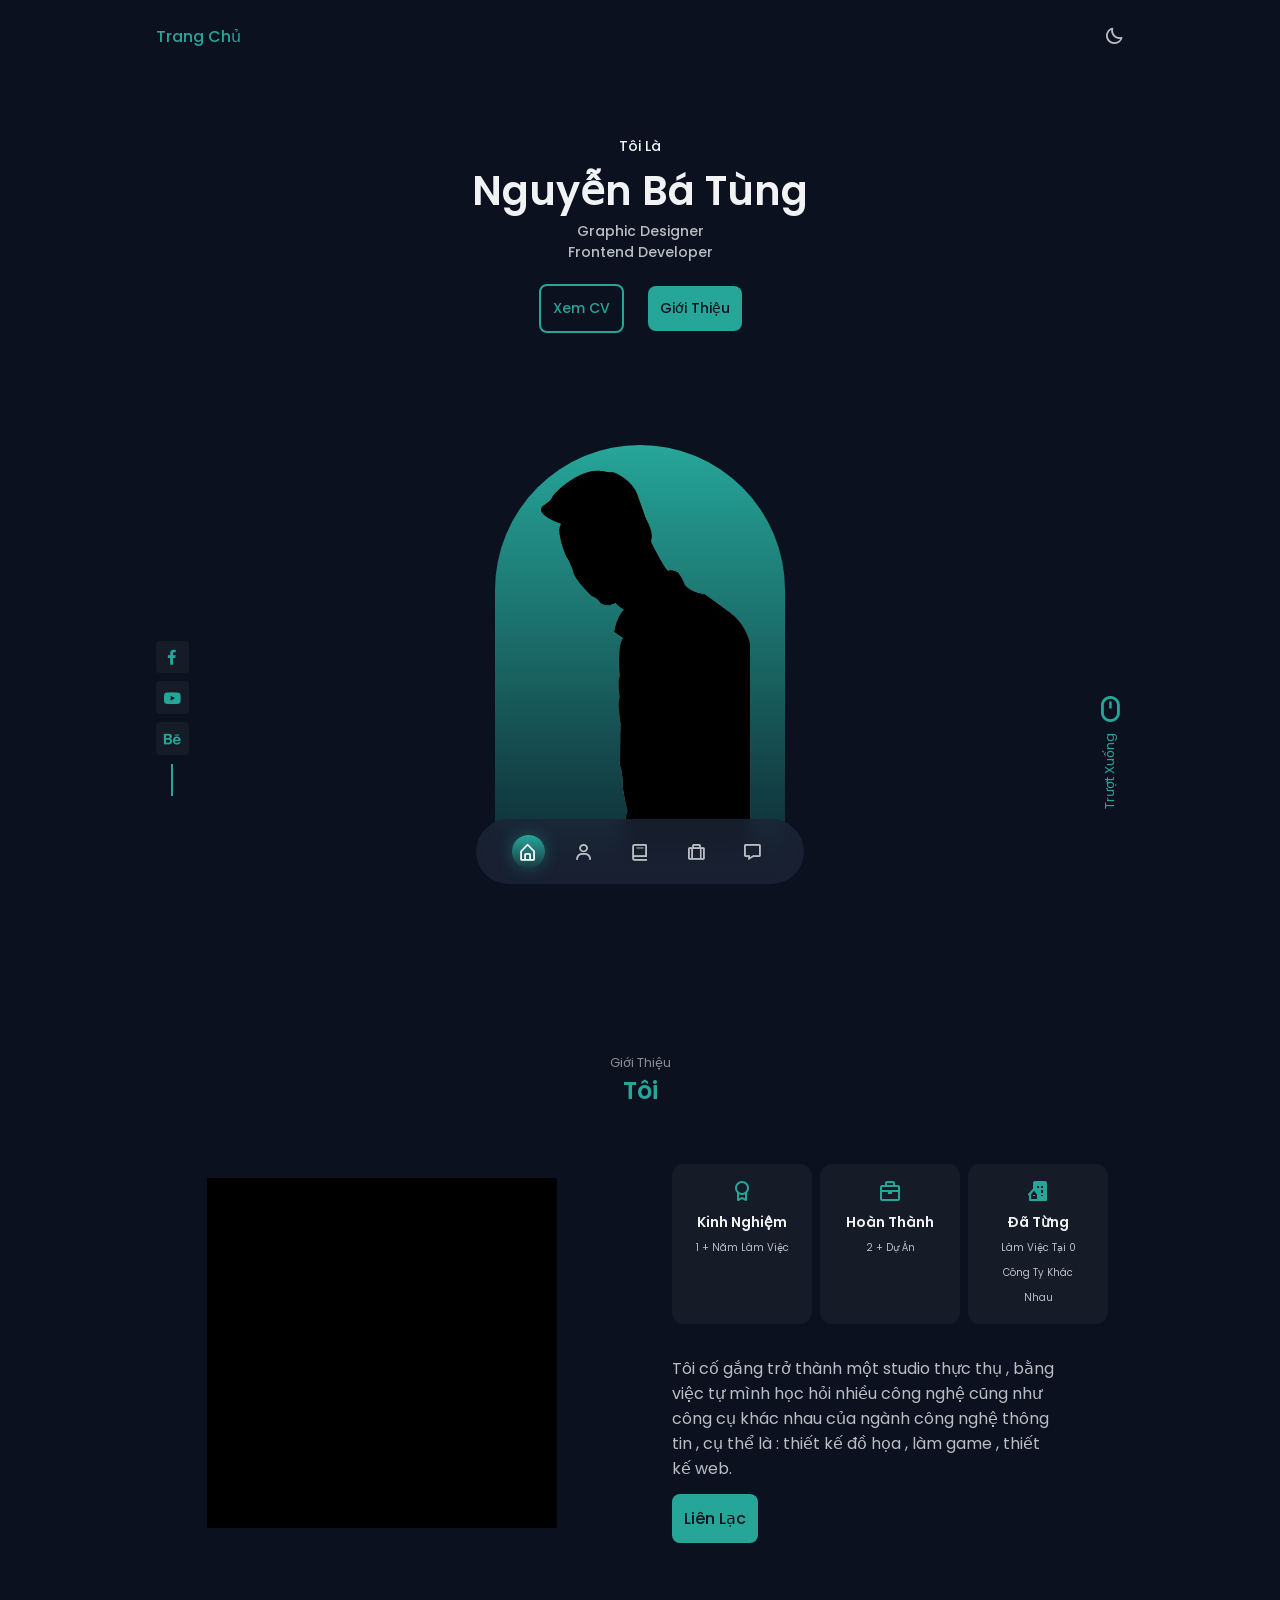
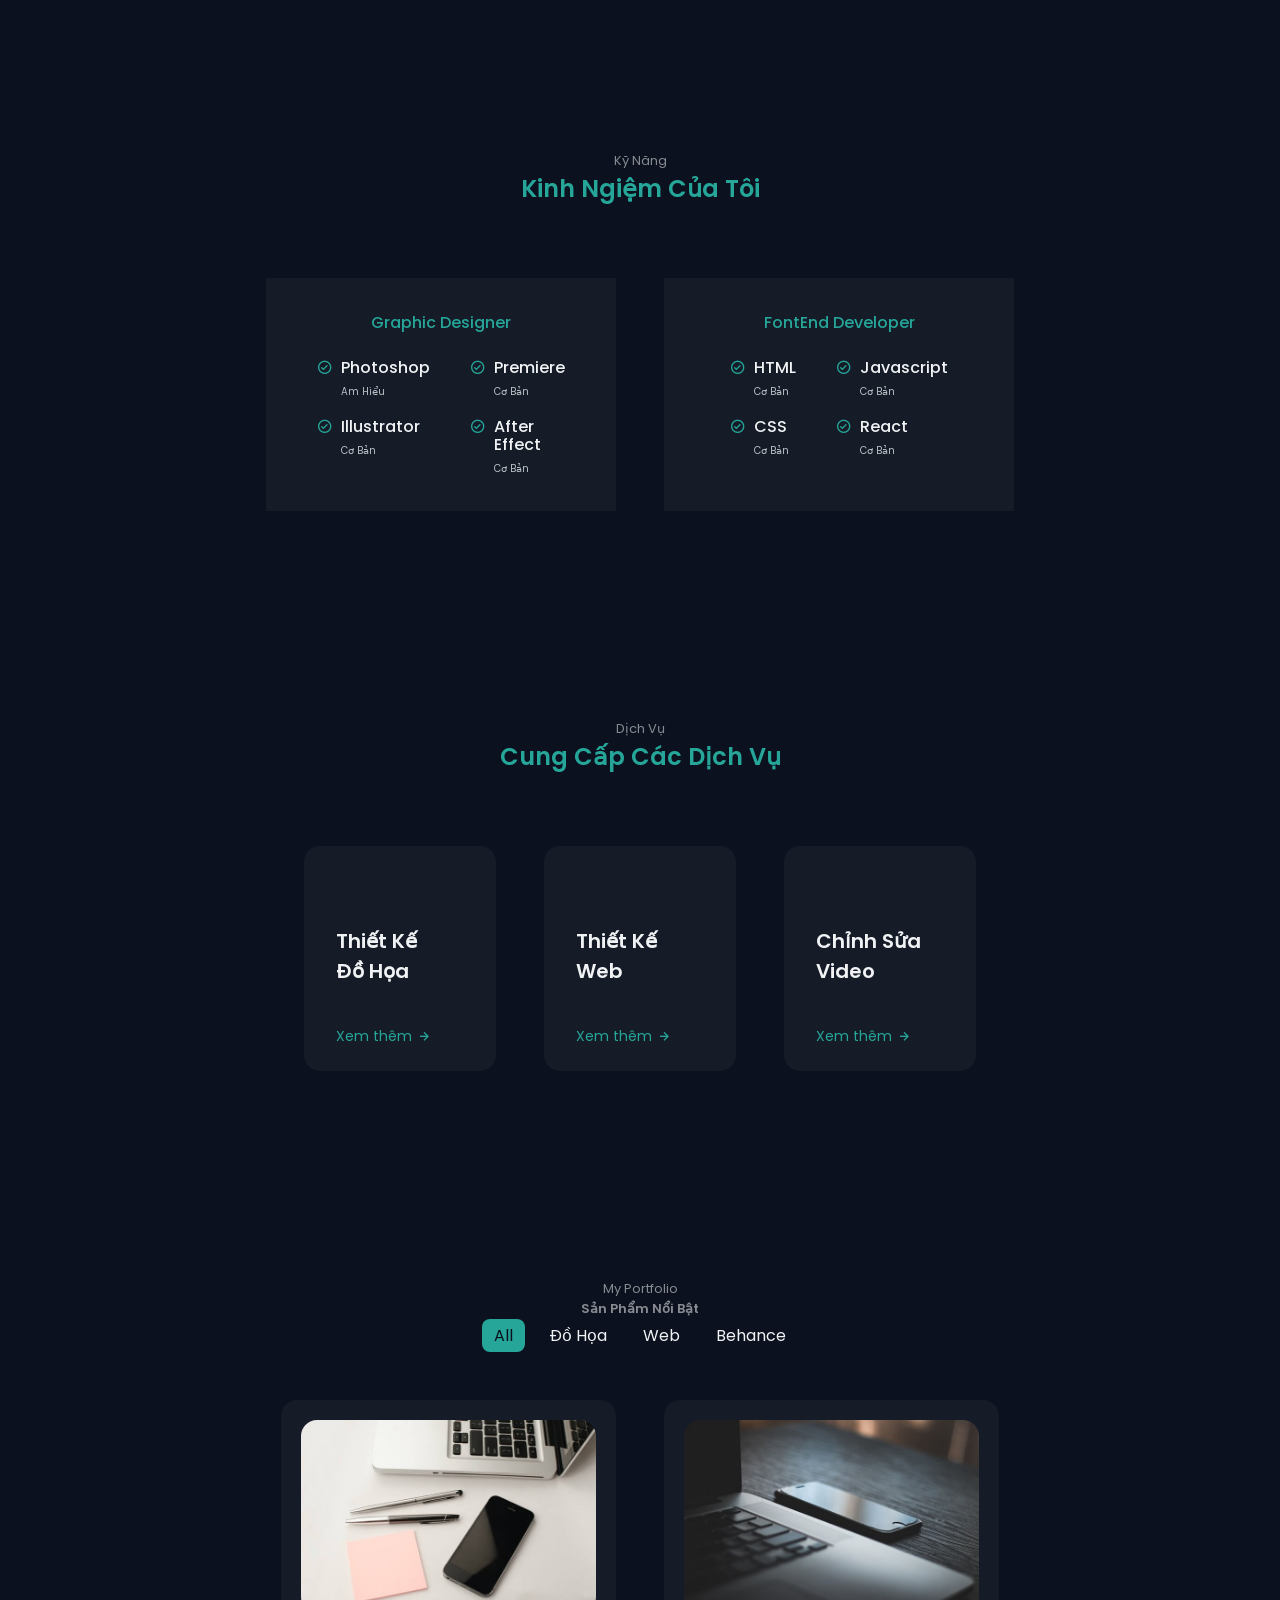
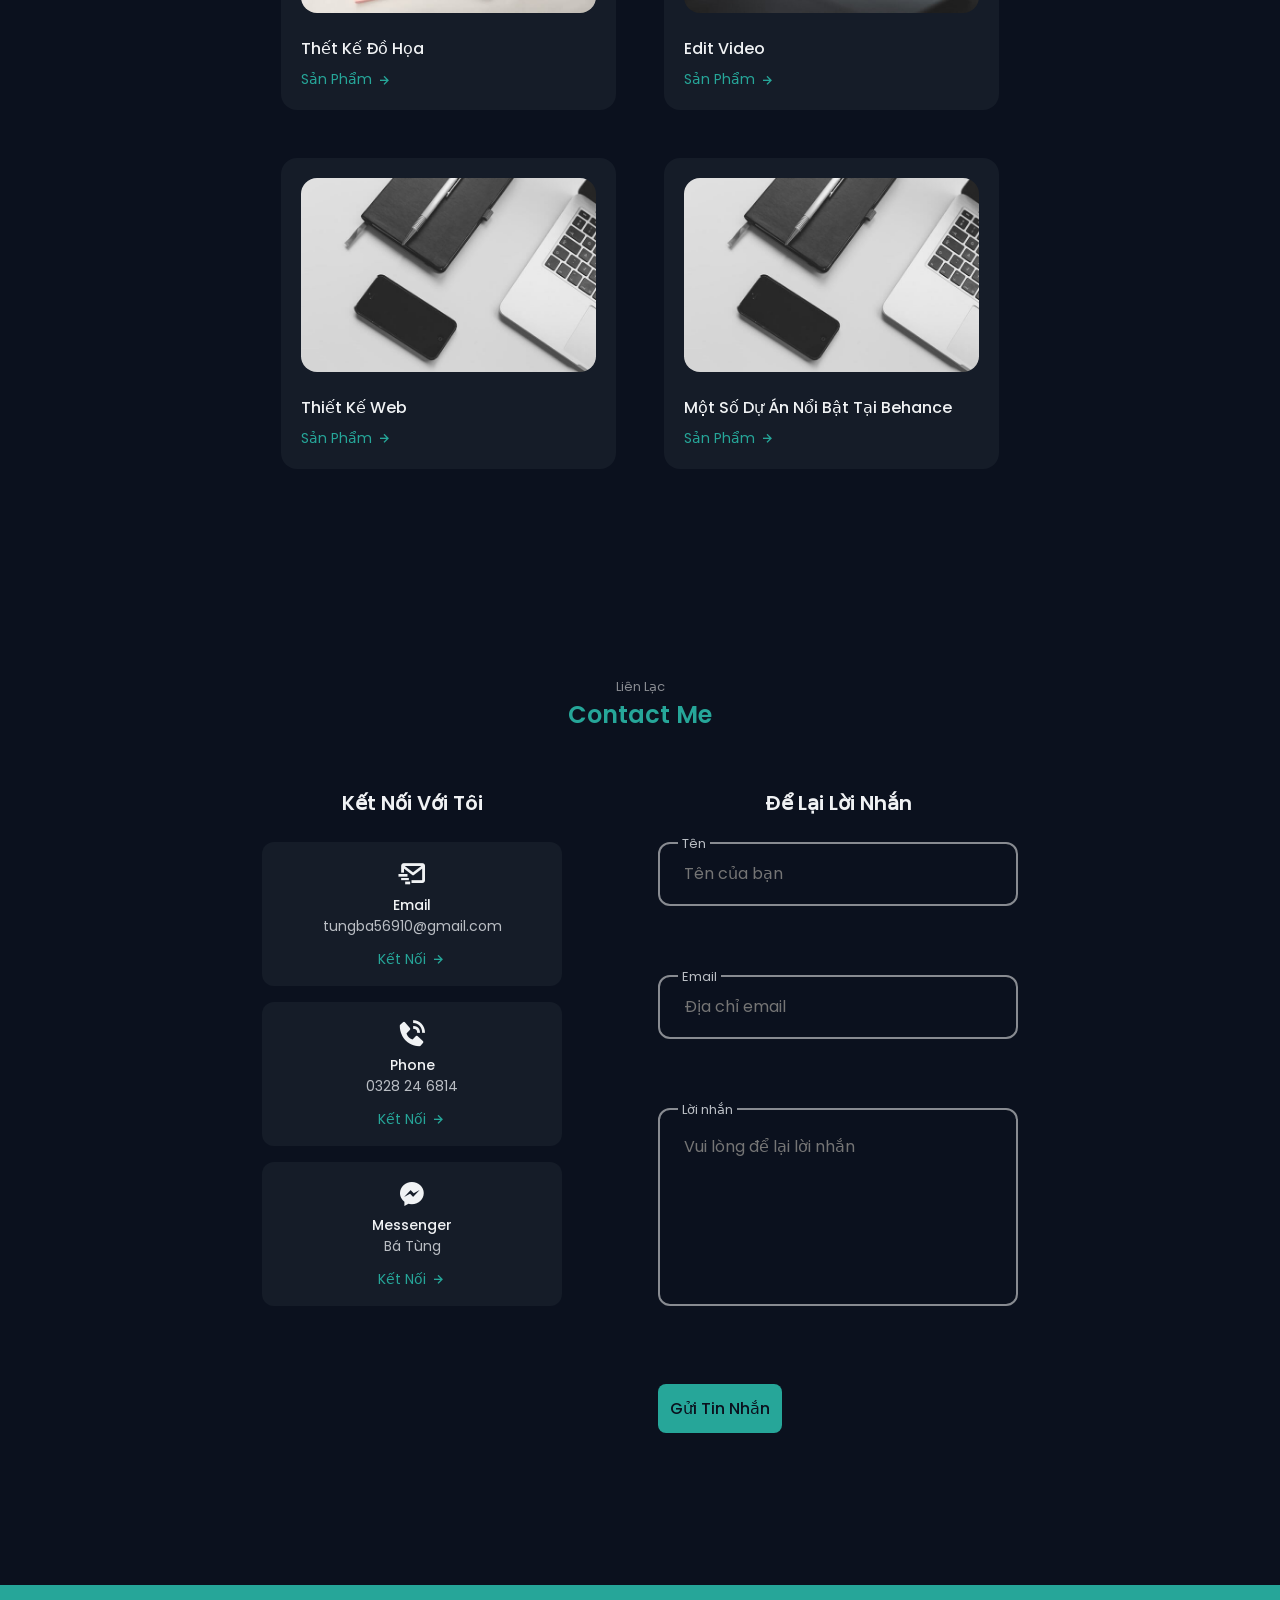
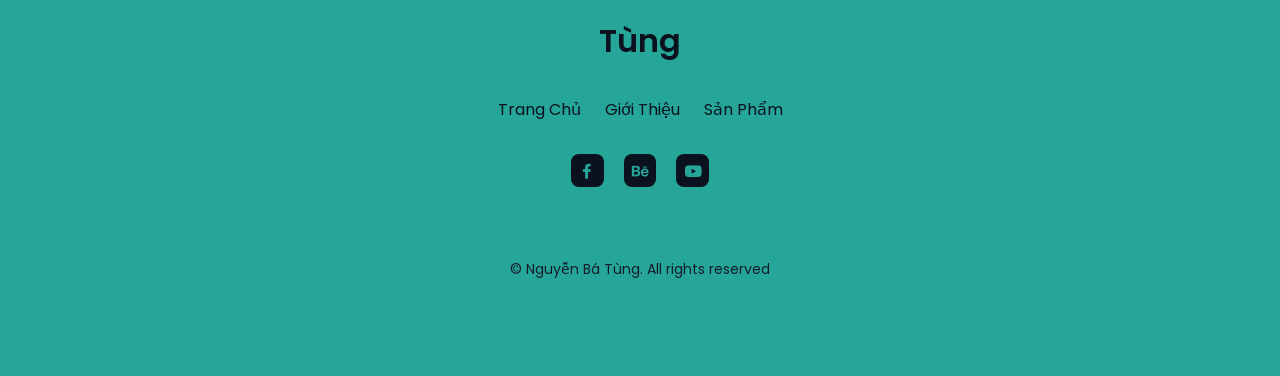
==== index.html @ 30018865 "upload" ====
<!DOCTYPE html>
<html lang="en">

<head>
    <meta charset="UTF-8">
    <meta name="viewport" content="width=device-width, initial-scale=1.0">

    <!--=============== FAVICON ===============-->
    <link rel="shortcut icon" href="./assets/img/favicon.png" type="image/x-icon">

    <!--=============== BOXICONS ===============-->
    <link href='https://unpkg.com/boxicons@2.1.1/css/boxicons.min.css' rel='stylesheet'>

    <!--=============== SWIPER CSS ===============-->
    <link rel="stylesheet" href="./assets/css/swiper-bundle.min.css">

    <!--=============== CSS ===============-->
    <link rel="stylesheet" href="./assets/css/styles.css">

    <title>Nguyễn Bá Tùng</title>
</head>

<body>
    <!--=============== HEADER ===============-->
    <header class="header" id="header">
        <nav class="nav container">
            <a href="#" class="nav__logo">Trang Chủ</a>

            <div class="nav__menu">
                <ul class="nav__list">
                    <li class="nav__item ">
                        <a href="#home" class="nav__link active-link">
                            <i class='bx bx-home-alt'></i>
                        </a>
                    </li>

                    <li class="nav__item">
                        <a href="#about" class="nav__link">
                            <i class='bx bx-user'></i>
                        </a>
                    </li>

                    <li class="nav__item">
                        <a href="#skills" class="nav__link">
                            <i class='bx bx-book'></i>
                        </a>
                    </li>

                    <li class="nav__item">
                        <a href="#work" class="nav__link">
                            <i class='bx bx-briefcase-alt'></i>
                        </a>
                    </li>

                    <li class="nav__item">
                        <a href="#contact" class="nav__link">
                            <i class='bx bx-message'></i>
                        </a>
                    </li>
                </ul>
            </div>

            <!-- Theme Change Button -->
            <i class='bx bx-moon change-theme' id="theme-button"></i>
        </nav>
    </header>

    <!--=============== MAIN ===============-->
    <main class="main">
        <!--=============== HOME ===============-->
        <section class="home section" id="home">
            <div class="home__container container grid">
                <div class="home__data">
                    <span class="home__greeting">Tôi Là</span>
                    <h1 class="home__name">Nguyễn Bá Tùng</h1>
                    <h3 class="home__education">Graphic Designer<br>Frontend Developer<br><br>

                        <div class="home__buttons">
                            <a href="./cv.html" class="button button--ghost" target="_blank">
                                Xem CV
                            </a>
                            <a href="#about" class="button">Giới Thiệu</a>
                        </div>
                </div>
                <div class="home__handle">
                    <img src="./assets/img/perfil.png" alt="" class="home__img">
                </div>

                <div class="home__social">
                    <a href="https://www.facebook.com/tungba1234/" target="_blank" class="home__social-link">
                        <i class='bx bxl-facebook'></i>
                    </a>

                    <a href="https://www.youtube.com/channel/UCMjm2PliqXcoVkk1GUQ4SIg" target="_blank"
                        class="home__social-link">
                        <i class='bx bxl-youtube'></i>
                    </a>

                    <a href="https://www.behance.net/tngnguyn74" target="_blank" class="home__social-link">
                        <i class='bx bxl-behance'></i>
                    </a>
                </div>

                <a href="#about" class="home__scroll">
                    <i class='bx bx-mouse home__scroll-icon'></i>
                    <span class="home__scroll-name">Trượt Xuống</span>
                </a>
            </div>
        </section>

        <!--=============== ABOUT ===============-->
        <section class="about section" id="about">
            <span class="section__subtitle">Giới Thiệu</span>
            <h2 class="section__title">Tôi</h2>

            <div class="about__container container grid">
                <img src="./assets/img/about.jpg" alt="" class="about__img">

                <div class="about__data">
                    <div class="about__info">
                        <div class="about__box">
                            <i class='bx bx-award about__icon'></i>
                            <h3 class="about__title">Kinh Nghiệm</h3>
                            <span class="about__subtitle">1 + Năm Làm Việc</span>
                        </div>

                        <div class="about__box">
                            <i class='bx bx-briefcase about__icon'></i>
                            <h3 class="about__title">Hoàn Thành</h3>
                            <span class="about__subtitle">2 + Dự Án</span>
                        </div>

                        <div class="about__box">
                            <i class='bx bxs-building-house about__icon'></i>
                            <h3 class="about__title">Đã Từng</h3>
                            <span class="about__subtitle">Làm Việc Tại 0 Công Ty Khác Nhau</span>
                        </div>
                    </div>

                    <p class="about__description">
                        Tôi cố gắng trở thành một studio thực thụ , bằng việc tự mình học hỏi nhiều công nghệ cũng như
                        công cụ khác nhau của ngành công nghệ thông tin , cụ thể là : thiết kế đồ họa , làm game , thiết
                        kế web.
                    </p>

                    <a href="#contact" class="button">Liên Lạc</a>
                </div>
            </div>
        </section>

        <!--=============== SKILLS ===============-->
        <section class="skills section" id="skills">
            <span class="section__subtitle">Kỹ Năng</span>
            <h2 class="section__title">Kinh Ngiệm Của Tôi</h2>

            <div class="skills__container container grid">
                <div class="skills__content">
                    <h3 class="skills__title">Graphic Designer</h3>

                    <div class="skills__box">
                        <div class="skills__group">
                            <div class="skills__data">
                                <i class='bx bx-check-circle'></i>

                                <div>
                                    <h3 class="skills__name">Photoshop</h3>
                                    <span class="skills__level">Am Hiểu</span>
                                </div>
                            </div>

                            <div class="skills__data">
                                <i class='bx bx-check-circle'></i>

                                <div>
                                    <h3 class="skills__name">Illustrator</h3>
                                    <span class="skills__level">Cơ Bản</span>
                                </div>
                            </div>
                        </div>
                        <div class="skills__group">
                            <div class="skills__data">
                                <i class='bx bx-check-circle'></i>

                                <div>
                                    <h3 class="skills__name">Premiere</h3>
                                    <span class="skills__level">Cơ Bản</span>
                                </div>
                            </div>

                            <div class="skills__data">
                                <i class='bx bx-check-circle'></i>

                                <div>
                                    <h3 class="skills__name">After Effect</h3>
                                    <span class="skills__level">Cơ Bản</span>
                                </div>
                            </div>
                        </div>
                    </div>
                </div>

                <div class="skills__content">
                    <h3 class="skills__title">FontEnd Developer</h3>

                    <div class="skills__box">
                        <div class="skills__group">
                            <div class="skills__data">
                                <i class='bx bx-check-circle'></i>

                                <div>
                                    <h3 class="skills__name">HTML</h3>
                                    <span class="skills__level">Cơ Bản</span>
                                </div>
                            </div>

                            <div class="skills__data">
                                <i class='bx bx-check-circle'></i>

                                <div>
                                    <h3 class="skills__name">CSS</h3>
                                    <span class="skills__level">Cơ Bản</span>
                                </div>
                            </div>

                        </div>
                        <div class="skills__group">
                            <div class="skills__data">
                                <i class='bx bx-check-circle'></i>

                                <div>
                                    <h3 class="skills__name">Javascript</h3>
                                    <span class="skills__level">Cơ Bản</span>
                                </div>
                            </div>

                            <div class="skills__data">
                                <i class='bx bx-check-circle'></i>

                                <div>
                                    <h3 class="skills__name">React</h3>
                                    <span class="skills__level">Cơ Bản</span>
                                </div>
                            </div>

                        </div>
                    </div>
                </div>
            </div>
        </section>

        <!--=============== SERVICES ===============-->
        <section class="services section">
            <span class="section__subtitle">Dịch Vụ</span>

            <h2 class="section__title">Cung Cấp Các Dịch Vụ</h2>

            <div class="services__container container grid">
                <div class="services__card">
                    <h3 class="services__title">Thiết Kế <br> Đồ Họa</h3>

                    <span class="services__button">
                        Xem thêm <i class='bx bx-right-arrow-alt services__icon'></i>
                    </span>

                    <div class="services__modal">
                        <div class="services__modal-content">
                            <i class='bx bx-x services__modal-close'></i>
                            <h3 class="services__modal-title">Thiết Kế Đồ Họa</h3>

                            <p class="services__modal-description">
                                Với kinh nghiệm hơn 2 năm trong lĩnh vực thiết kế đồ họa
                                tôi có thể.
                            </p>

                            <ul class="services__modal-list">
                                <li class="services__modal-item">
                                    <i class="bx bx-check services__modal-icon"></i>
                                    <p class="services__modal-info">
                                        Thiết kế banner, poster , name card, các sản phẩm
                                        in ấn theo yêu cầu
                                    </p>
                                </li>

                                <li class="services__modal-item">
                                    <i class="bx bx-check services__modal-icon"></i>
                                    <p class="services__modal-info">
                                        Phục vụ 24/7.
                                    </p>
                                </li>

                                <li class="services__modal-item">
                                    <i class="bx bx-check services__modal-icon"></i>
                                    <p class="services__modal-info">
                                        Hỗ trợ chỉnh sữa file theo yều.
                                    </p>
                                </li>

                                <li class="services__modal-item">
                                    <i class="bx bx-check services__modal-icon"></i>
                                    <p class="services__modal-info">
                                        sau khi hoàn thành bàn giao lại các file thiết kế theo yêu cầu của khách hàng.
                                    </p>
                                </li>
                            </ul>
                        </div>
                    </div>
                </div>

                <div class="services__card">
                    <h3 class="services__title">Thiết Kế <br> Web</h3>

                    <span class="services__button">
                        Xem thêm <i class='bx bx-right-arrow-alt services__icon'></i>
                    </span>

                    <div class="services__modal">
                        <div class="services__modal-content">
                            <i class='bx bx-x services__modal-close'></i>
                            <h3 class="services__modal-title">Thiết Kế Giao Diện Web</h3>

                            <p class="services__modal-description">
                                Với kinh nghiệm hơn 2 năm trong lĩnh vực thiết kế đồ họa
                                dành cho web tôi có thể.
                            </p>

                            <ul class="services__modal-list">
                                <li class="services__modal-item">
                                    <i class="bx bx-check services__modal-icon"></i>
                                    <p class="services__modal-info">
                                        Thiết kế giao diện web theo yêu cầu của khách hàng.
                                    </p>
                                </li>

                                <li class="services__modal-item">
                                    <i class="bx bx-check services__modal-icon"></i>
                                    <p class="services__modal-info">
                                        Thiết kế giao diện trực quan dễ nhìn.
                                    </p>
                                </li>

                                <li class="services__modal-item">
                                    <i class="bx bx-check services__modal-icon"></i>
                                    <p class="services__modal-info">
                                        Thiết kế bố cục màu sắc theo ý muốn của khách hàng
                                    </p>
                                </li>

                                <li class="services__modal-item">
                                    <i class="bx bx-check services__modal-icon"></i>
                                    <p class="services__modal-info">
                                        Bàn giao lại file và các sản phẩm theo yêu cầu của khách hàng.
                                    </p>
                                </li>

                                <li class="services__modal-item">
                                    <i class="bx bx-check services__modal-icon"></i>
                                    <p class="services__modal-info">
                                        Thiết kế mockups website cho công ty.
                                    </p>
                                </li>
                            </ul>
                        </div>
                    </div>
                </div>
                <div class="services__card">
                    <h3 class="services__title">Chỉnh Sửa <br> Video</h3>

                    <span class="services__button">
                        Xem thêm <i class='bx bx-right-arrow-alt services__icon'></i>
                    </span>

                    <div class="services__modal">
                        <div class="services__modal-content">
                            <i class='bx bx-x services__modal-close'></i>
                            <h3 class="services__modal-title">Chỉnh Sửa Video</h3>

                            <p class="services__modal-description">
                                Với kinh nghiệm hơn 2 năm trong lĩnh vực chỉnh sữa video
                            </p>

                            <ul class="services__modal-list">
                                <li class="services__modal-item">
                                    <i class="bx bx-check services__modal-icon"></i>
                                    <p class="services__modal-info">
                                        Thiế kế video quảng cáo
                                    </p>
                                </li>

                                <li class="services__modal-item">
                                    <i class="bx bx-check services__modal-icon"></i>
                                    <p class="services__modal-info">
                                        Chỉnh sửa video theo yêu cầu của khách hàng
                                    </p>
                                </li>

                                <li class="services__modal-item">
                                    <i class="bx bx-check services__modal-icon"></i>
                                    <p class="services__modal-info">
                                        Thêm các hiệu ứng , bố cục màu sắc theo yêu cầu của khách hàng.
                                    </p>
                                </li>

                                <li class="services__modal-item">
                                    <i class="bx bx-check services__modal-icon"></i>
                                    <p class="services__modal-info">
                                        Làm video animation.
                                    </p>
                                </li>

                                <li class="services__modal-item">
                                    <i class="bx bx-check services__modal-icon"></i>
                                    <p class="services__modal-info">
                                        Bàn giao lại file và các sản phẩm theo yêu cầu của khách hàng.
                                    </p>
                                </li>
                            </ul>
                        </div>
                    </div>
                </div>
            </div>
        </section>

        <!--=============== WORK ===============-->
        <section class="work section" id="work">
            <span class="section__subtitle">My Portfolio</span>
            <h2 class="section__subtitle">Sản Phẩm Nổi Bật</h2>

            <div class="work__filters">
                <span class="work__item active-work" data-filter="all">All</span>
                <span class="work__item" data-filter=".web">Đồ Họa</span>
                <span class="work__item" data-filter=".movil">Web</span>
                <span class="work__item" data-filter=".behance">Behance</span>
            </div>

            <div class="work__container container grid">
                <div class="work__card mix web">
                    <img src="./assets/img/work1.jpg" alt="" class="work__img">

                    <h3 class="work__title">Thết Kế Đồ Họa</h3>
                    <a href="./2d.html" target="_blank" class="work__button">
                        Sản Phẩm <i class='bx bx-right-arrow-alt work__icon'></i>
                    </a>
                </div>

                <div class="work__card mix web">
                    <img src="./assets/img/work4.jpg" alt="" class="work__img">

                    <h3 class="work__title">Edit Video</h3>
                    <a href="./video.html" target="_blank" class="work__button">
                        Sản Phẩm <i class='bx bx-right-arrow-alt work__icon'></i>
                    </a>
                </div>

                <div class="work__card mix movil">
                    <img src="./assets/img/work5.jpg" alt="" class="work__img">

                    <h3 class="work__title">Thiết Kế Web</h3>
                    <a href="./web.html" target="_blank" class="work__button">
                        Sản Phẩm <i class='bx bx-right-arrow-alt work__icon'></i>
                    </a>
                </div>
                <div class="work__card mix behance">
                    <img src="./assets/img/work5.jpg" alt="" class="work__img">

                    <h3 class="work__title">Một Số Dự Án Nổi Bật Tại Behance</h3>
                    <a href="https://www.behance.net/tngnguyn74" target="_blank" class="work__button">
                        Sản Phẩm <i class='bx bx-right-arrow-alt work__icon'></i>
                    </a>
                </div>
            </div>
        </section>

        <!--=============== CONTACT ===============-->
        <section class="contact section" id="contact">
            <span class="section__subtitle">Liên Lạc</span>
            <h2 class="section__title">Contact Me</h2>

            <div class="contact__container container grid">
                <div class="contact__content">
                    <h3 class="contact__title">Kết Nối Với Tôi</h3>

                    <div class="contact__info">
                        <div class="contact__card">
                            <i class='bx bx-mail-send contact__card-icon'></i>
                            <h3 class="contact__card-title">Email</h3>
                            <span class="contact__card-data">tungba56910@gmail.com</span>

                            <a href="mailto:examplemail@correo.com" target="_blank" class="contact__button">
                                Kết Nối <i class='bx bx-right-arrow-alt contact__button-icon'></i>
                            </a>
                        </div>

                        <div class="contact__card">
                            <i class='bx bxs-phone-call contact__card-icon'></i>
                            <h3 class="contact__card-title">Phone</h3>
                            <span class="contact__card-data">0328 24 6814</span>

                            <a href="https://api.whatsapp.com/send?phone=0328246814&text=Hello" target="_blank"
                                class="contact__button">
                                Kết Nối <i class='bx bx-right-arrow-alt contact__button-icon'></i>
                            </a>
                        </div>

                        <div class="contact__card">
                            <i class='bx bxl-messenger contact__card-icon'></i>
                            <h3 class="contact__card-title">Messenger</h3>
                            <span class="contact__card-data">Bá Tùng</span>

                            <a href="https://m.me/bedimcode" target="_blank" class="contact__button">
                                Kết Nối <i class='bx bx-right-arrow-alt contact__button-icon'></i>
                            </a>
                        </div>
                    </div>
                </div>

                <div class="contact__content">
                    <h3 class="contact__title">Để Lại Lời Nhắn</h3>

                    <form action="" class="contact__form" id="form-1">
                        <div class="contact__form-div">
                            <label for="fullname" class="contact__form-tag">Tên</label>
                            <input id="fullname" name="fullname" type="text" placeholder="Tên của bạn"
                                class="contact__form-input">
                            <span class="form-message"></span>
                        </div>

                        <div class="contact__form-div">
                            <label for="email" class="contact__form-tag">Email</label>
                            <input id="email" name="email" type="text" placeholder="Địa chỉ email"
                                class="contact__form-input">
                            <span class="form-message"></span>
                        </div>

                        <div class="contact__form-div contact__form-area">
                            <label for="" class="contact__form-tag">Lời nhắn</label>
                            <textarea name="message" id="message" cols="30" rows="10" class="contact__form-input"
                                placeholder="Vui lòng để lại lời nhắn"></textarea>
                            <span class="form-message"></span>
                        </div>

                        <button class="button form-submit">Gửi Tin Nhắn</button>
                    </form>
                </div>
            </div>
        </section>
    </main>

    <!--=============== FOOTER ===============-->
    <footer class="footer">
        <div class="footer__container container">
            <h1 class="footer__title">Tùng</h1>

            <ul class="footer__list">
                <li>
                    <a href="#home" class="footer__link">Trang Chủ</a>
                </li>
                <li>
                    <a href="#about" class="footer__link">Giới Thiệu</a>
                </li>
                <li>
                    <a href="#work" class="footer__link">Sản Phẩm</a>
                </li>
            </ul>

            <ul class="footer__social">
                <a href="https://www.facebook.com/tungba1234/" target="_blank" class="footer__social-link">
                    <i class='bx bxl-facebook'></i>
                </a>
                <a href="https://www.behance.net/tngnguyn74" target="_blank" class="footer__social-link">
                    <i class='bx bxl-behance'></i>
                </a>
                <a href="https://www.youtube.com/channel/UCMjm2PliqXcoVkk1GUQ4SIg" target="_blank"
                    class="footer__social-link">
                    <i class='bx bxl-youtube'></i>
                </a>
            </ul>

            <span class="footer__copy">
                &#169; Nguyễn Bá Tùng. All rights reserved
            </span>
        </div>
    </footer>
    <div id="toast"></div>
    <!-- FORM VALIDATOR -->
    <script src="./assets/js/validator.js"></script>
    <script>
        Validator({
            form: '#form-1',
            formGroupSelector: '.contact__form-div',
            errorSelector: '.form-message',
            rules: [
                Validator.isRequired('#fullname', 'Vui lòng nhập tên'),
                Validator.isRequired('#email', 'Vui lòng nhập địa chỉ email'),
                Validator.isEmail('#email', 'Địa chỉ email không hợp lệ'),
                Validator.isRequired('#message', 'Vui lòng nhập nhập lời nhắn'),
            ],
            onSubmit: function (data) {
                console.log(data);
            }
        });
    </script>
    <!-- TOAST MESENGES -->
    <script src="./assets/js/toast.js"></script>

    <!--=============== SCROLLREVEAL ===============-->
    <script src="./assets/js/scrollreveal.min.js"></script>

    <!--=============== MIXITUP FILTER ===============-->
    <script src="./assets/js/mixitup.min.js"></script>

    <!--=============== MAIN JS ===============-->
    <script src="./assets/js/main.js"></script>
</body>

</html>
---- assets/css/styles.css ----
/*=============== GOOGLE FONTS ===============*/
@import url("https://fonts.googleapis.com/css2?family=Poppins:wght@400;500;600&display=swap");

/*=============== VARIABLES CSS ===============*/
:root {
  --header-height: 3.5rem;

  /*========== Colors ==========*/
  /*Color mode HSL(hue, saturation, lightness)*/
  /*
        Purple: hsl(250, 66%, 75%)
        Blue: hsl(207, 90%, 72%)
        Pink: hsl(356, 66%, 75%)
        Teal: hsl(174, 63%, 62%)
  */
  --first-hue: 174;
  --sat: 63%;
  --lig: 40%;
  --second-hue: 219;
  --first-color: hsl(var(--first-hue), var(--sat), var(--lig));
  --first-color-alt: hsl(var(--first-hue), var(--sat), 60%); /* -4% */
  --title-color: hsl(var(--second-hue), 15%, 95%);
  --text-color: hsl(var(--second-hue), 8%, 75%);
  --text-color-light: hsl(var(--second-hue), 4%, 55%);
  --body-color: hsl(var(--second-hue), 48%, 8%);
  --container-color: hsl(var(--second-hue), 32%, 12%);

  /*========== Font and typography ==========*/
  /*.5rem = 8px | 1rem = 16px ...*/
  --body-font: "Poppins", sans-serif;
  --biggest-font-size: 1.75rem;
  --h1-font-size: 1.5rem;
  --h2-font-size: 1.25rem;
  --h3-font-size: 1rem;
  --normal-font-size: 0.938rem;
  --small-font-size: 0.813rem;
  --smaller-font-size: 0.75rem;
  --tiny-font-size: 0.625rem;

  /*========== Font weight ==========*/
  --font-medium: 500;
  --font-semibold: 600;

  /*========== z index ==========*/
  --z-tooltip: 10;
  --z-fixed: 100;
  --z-modal: 1000;
}

/* Responsive typography */
@media screen and (min-width: 968px) {
  :root {
    --biggest-font-size: 2.5rem;
    --h1-font-size: 2.25rem;
    --h2-font-size: 1.5rem;
    --h3-font-size: 1.25rem;
    --normal-font-size: 1rem;
    --small-font-size: 0.875rem;
    --smaller-font-size: 0.813rem;
  }
}

/*=============== BASE ===============*/
* {
  box-sizing: border-box;
  padding: 0;
  margin: 0;
}

html {
  scroll-behavior: smooth;
}

body,
button,
input,
textarea {
  font-family: var(--body-font);
  font-size: var(--normal-font-size);
}

body {
  background-color: var(--body-color);
  color: var(--text-color);
  transition: 0.4s; /* for light mode animation */
}

h1,
h2,
h3 {
  color: var(--title-color);
  font-weight: var(--font-semibold);
}

ul {
  list-style: none;
}

a {
  text-decoration: none;
}

button {
  cursor: pointer;
  border: none;
  outline: none;
}

img {
  max-width: 100%;
  height: auto;
}

/*=============== THEME ===============*/
.change-theme {
  font-size: 1.25rem;
  cursor: pointer;
  transition: 0.3s;
}
.change-theme:hover {
  color: var(--first-color);
}
/*========== Variables Dark theme ==========*/
body.light-theme {
  --title-color: hsl(var(--second-hue), 15%, 15%);
  --text-color: hsl(var(--second-hue), 8%, 35%);
  --body-color: hsl(var(--second-hue), 100%, 99%);
  --container-color: #fff;
}

/*========== 
    Color changes in some parts of 
    the website, in light theme
==========*/
.light-theme .scroll-header {
  box-shadow: 0 2px 4px hsla(0, 0%, 1%, 0.1);
}
.light-theme .nav__menu {
  background-color: hsla(var(--second-hue), 32%, 90%, 0.8);
}
.light-theme .section__subtitle {
  color: var(--text-color);
}
.light-theme .home__social-link {
  box-shadow: 0 2px 8px hsla(var(--second-hue), 48%, 8%, 0.1);
}
.light-theme .home__social::after,
.light-theme .footer__social-link {
  background-color: var(--title-color);
}
.light-theme .home__social-link,
.light-theme .home__scroll,
.light-theme .button,
.light-theme .button:hover,
.light-theme .active-work,
.light-theme .footer__title,
.light-theme .footer__link,
.light-theme .footer__copy {
  color: var(--title-color);
}
.light-theme .about__box {
  box-shadow: 0 2px 8px hsla(var(--second-hue), 48%, 8%, 0.1);
}
.light-theme .skills__content,
.light-theme .services__card,
.light-theme .work__card,
.light-theme .contact__card {
  box-shadow: 0 2px 16px hsla(var(--second-hue), 48%, 8%, 0.1);
}
.light-theme::-webkit-scrollbar {
  background-color: hsl(var(--second-hue), 8%, 66%);
}
.light-theme::-webkit-scrollbar-thumb {
  background-color: hsl(var(--second-hue), 8%, 54%);
}
.light-theme::-webkit-scrollbar-thumb:hover {
  background-color: hsl(var(--second-hue), 8%, 44%);
}
/*=============== REUSABLE CSS CLASSES ===============*/
.container {
  max-width: 968px;
  margin-left: 1rem;
  margin-right: 1rem;
}

.grid {
  display: grid;
  gap: 1.25rem;
}

.main {
  overflow: hidden;
}

.section {
  padding: 4.5rem 0 1rem;
}

.section__title,
.section__subtitle {
  text-align: center;
}

.section__title {
  font-size: var(--h2-font-size);
  color: var(--first-color);
  margin-bottom: 2rem;
}

.section__subtitle {
  display: block;
  font-size: var(--smaller-font-size);
  color: var(--text-color-light);
}

/*=============== HEADER & NAV===============*/
.header {
  position: fixed;
  top: 0;
  left: 0;
  width: 100%;
  background-color: var(--body-color);
  z-index: var(--z-fixed);
}
.nav {
  height: var(--header-height);
  display: flex;
  justify-content: space-between;
  align-items: center;
}
.nav__logo {
  color: var(--first-color);
  font-weight: var(--font-medium);
  transition: 0.4;
}
.nav__logo:hover {
  color: var(--first-color-alt);
}
.nav__menu {
  position: fixed;
  bottom: 1rem;
  background-color: hsl(var(--second-hue), 32%, 16%, 0.8);
  width: 90%;
  padding: 1rem 2.25rem;
  border-radius: 4rem;
  backdrop-filter: blur(10px);
}
.nav__list {
  display: flex;
  justify-content: space-between;
  align-items: center;
}
.nav__link {
  color: var(--text-color);
  font-size: 1.25rem;
  padding: 0.4rem;
  display: flex;
  border-radius: 5rem;
}

/* Active link */
.active-link {
  background: linear-gradient(
    180deg,
    hsla(var(--first-hue), var(--sat), var(--lig), 1),
    hsla(var(--first-hue), var(--sat), var(--lig), 0.2)
  );
  box-shadow: 0 0 16px hsla(var(--first-hue), var(--sat), var(--lig), 0.4);
  color: var(--title-color);
}

/* Change background header */
.scroll-header {
  box-shadow: 0 4px 4px hsla(0, 0%, 4%, 0.3);
}

/*=============== HOME ===============*/
.home__container {
  position: relative;
  row-gap: 4.5rem;
  padding-top: 2rem;
}
.home__data {
  text-align: center;
}
.home__greeting,
.home__education {
  font-size: var(--small-font-size);
  font-weight: var(--font-medium);
}
.home__greeting {
  display: block;
  color: var(--title-color);
  margin-bottom: 0.25rem;
}
.home__education {
  color: var(--text-color);
  margin-bottom: 2.5rem;
}
.home__name {
  font-size: var(--biggest-font-size);
}
.home__img {
  width: auto;
}
.home__handle {
  justify-self: center;
  width: 190px;
  height: 293px;
  background: linear-gradient(
    180deg,
    hsla(var(--first-hue), var(--sat), var(--lig), 1),
    hsla(var(--first-hue), var(--sat), var(--lig), 0.2)
  );
  border-radius: 10rem 10rem 1rem 1rem;
  display: flex;
  align-items: flex-end;
  justify-content: center;
}
.home__buttons {
  display: flex;
  justify-content: center;
  align-items: center;
  gap: 1.5rem;
}
.home__social,
.home__scroll {
  position: absolute;
}
.home__social {
  bottom: 5rem;
  left: 0;
  display: grid;
  row-gap: 0.5rem;
}
.home__social-link {
  width: max-content;
  background-color: var(--container-color);
  color: var(--first-color);
  padding: 0.25rem;
  border-radius: 0.25rem;
  display: flex;
  font: 1rem;
  transition: 0.4s;
}
.home__social-link:hover {
  background-color: var(--first-color);
  color: #fff;
}
.home__social::after {
  content: "";
  width: 32px;
  height: 2px;
  background-color: var(--first-color);
  transform: rotate(90deg) translate(16px, 3px);
}
.home__scroll {
  color: var(--first-color);
  right: -1.5rem;
  bottom: 4rem;
  display: grid;
  row-gap: 2.25rem;
  justify-items: center;
}
.home__scroll-icon {
  font-size: 1.25rem;
}
.home__scroll-name {
  font-size: var(--smaller-font-size);
  transform: rotate(-90deg);
}
/*=============== BUTTONS ===============*/
.button {
  display: inline-block;
  background-color: var(--first-color);
  color: var(--body-color);
  padding: 0.75rem;
  border-radius: 0.5rem;
  font-weight: var(--font-medium);
  transition: 0.4s;
}
.button:hover {
  background-color: var(--first-color-alt);
  color: var(--body-color);
}
.button--ghost {
  background-color: transparent;
  border: 2px solid var(--first-color);
  color: var(--first-color);
}

/*=============== ABOUT ===============*/
.about__container {
  row-gap: 2.5rem;
}
.about__img {
  width: 220px;
  border-radius: 1.5ren;
  justify-self: center;
}
.about__data {
  text-align: center;
}
.about__info {
  display: grid;
  grid-template-columns: repeat(3, 1fr);
  gap: 0.5rem;
  margin-bottom: 2rem;
}
.about__box {
  background-color: var(--container-color);
  border-radius: 0.75rem;
  padding: 0.75rem 0.75rem;
}
.about__icon {
  font-size: 1.5rem;
  color: var(--first-color);
  margin-bottom: 0.5rem;
}
.about__title {
  font-size: var(--small-font-size);
}
.about__subtitle {
  font-size: var(--tiny-font-size);
}
.about__description {
  margin-bottom: 2rem;
}

/*=============== SKILLS ===============*/
.skills__container {
  row-gap: 2rem;
  padding-top: 1rem;
}
.skills__content {
  background-color: var(--container-color);
  padding: 1.5rem;
  border-radius: 1.25rems;
}
.skills__title {
  font-size: var(--normal-font-size);
  font-weight: var(--font-medium);
  color: var(--first-color);
  text-align: center;
  margin-bottom: 1.5rem;
}
.skills__box {
  display: flex;
  justify-content: center;
  column-gap: 2.5rem;
}
.skills__group {
  display: grid;
  align-content: flex-start;
  row-gap: 1rem;
}
.skills__data {
  display: flex;
  column-gap: 0.5rem;
}
.skills .bx-check-circle {
  font-size: 1rem;
  color: var(--first-color);
}
.skills__name {
  font-size: var(--normal-font-size);
  font-weight: var(--font-medium);
  line-height: 18px;
}
.skills__level {
  font-size: var(--tiny-font-size);
}

/*=============== SERVICES ===============*/
.services__container {
  grid-template-columns: repeat(2, 1fr);
  gap: 1.5rem;
  padding-top: 1rem;
}
.services__card {
  background-color: var(--container-color);
  padding: 3rem 1.5rem 1.5rem;
  border-radius: 1rem;
}
.services__title {
  font-size: var(--h3-font-size);
  margin-bottom: 2.5rem;
}
.services__button {
  color: var(--first-color);
  font-size: var(--small-font-size);
  display: flex;
  align-items: center;
  column-gap: 0.25rem;
  cursor: pointer;
}
.services__button:hover .services__icon {
  transform: translateX(0.5rem);
}
.services__icon {
  font-size: 1rem;
  transition: 0.4s;
}
/* Services modal */
.services__modal {
  position: fixed;
  inset: 0;
  background-color: hsla(var(--second-hue), 28%, 16%, 0.7);
  padding: 2rem 1rem;
  display: grid;
  place-items: center;
  transition: 0.4s;
  z-index: var(--z-modal);
  visibility: hidden;
  opacity: 0;
}
.services__modal-content {
  position: relative;
  background-color: var(--body-color);
  padding: 4.5rem 1.5rem 2rem;
  border-radius: 1.5rem;
}
.services__modal-title,
.services__modal-description {
  text-align: center;
}
.services__modal-title {
  font-size: var(--h3-font-size);
  color: var(--first-color);
  margin-bottom: 1rem;
}
.services__modal-description {
  font-size: var(--small-font-size);
  margin-bottom: 2rem;
}
.services__modal-list {
  display: grid;
  row-gap: 0.75rem;
}
.services__modal-item {
  display: flex;
  align-items: flex-start;
  column-gap: 0.5rem;
}
.services__modal-icon {
  font-size: 1.5rem;
  color: var(--first-color);
}
.services__modal-info {
  font-size: var(--small-font-size);
}
.services__modal-close {
  position: absolute;
  top: 1.5rem;
  right: 1.5rem;
  font-size: 1.5rem;
  color: var(--first-color);
  cursor: pointer;
}
/*Active modal*/
.active-modal {
  opacity: 1;
  visibility: visible;
}

/*=============== WORK ===============*/
.work__container {
  padding-top: 1rem;
}
.work__filters {
  display: flex;
  justify-content: center;
  align-items: center;
  column-gap: 0.75rem;
  margin-bottom: 2rem;
}
.work__item {
  cursor: pointer;
  color: var(--title-color);
  padding: 0.25rem 0.75rem;
  font-size: var(--font-medium);
  border-radius: 0.5rem;
}
.work__card {
  background-color: var(--container-color);
  padding: 1rem;
  border-radius: 1rem;
}
.work__img {
  border-radius: 1rem;
  margin-bottom: 0.75rem;
}
.work__title {
  font-size: var(--normal-font-size);
  font-weight: var(--font-medium);
  margin-bottom: 0.25rem;
}
.work__button {
  width: max-content;
  color: var(--first-color);
  font-size: var(--small-font-size);
  display: flex;
  align-items: center;
  column-gap: 0.25rem;
}
.work__button:hover .work__icon {
  transform: translateX(0.25rem);
}
.work__icon {
  font-size: 1rem;
  transition: 0.4s;
}

/* Active item work*/
.active-work {
  background-color: var(--first-color);
  color: var(--body-color);
}

/*=============== CONTACT ===============*/
.contact__container {
  row-gap: 3rem;
  padding-bottom: 3rem;
}
.contact__title {
  text-align: center;
  font-size: var(--h3-font-size);
  margin-bottom: 1.5rem;
}
.contact__info {
  display: grid;
  gap: 1rem;
}
.contact__card {
  background-color: var(--container-color);
  padding: 1rem;
  border-radius: 0.75rem;
  text-align: center;
}
.contact__card-icon {
  font-size: 2rem;
  color: var(--title-color);
  margin-bottom: 0.25rem;
}
.contact__card-title,
.contact__card-data {
  font-size: var(--small-font-size);
}
.contact__card-title {
  font-weight: var(--font-medium);
}
.contact__card-data {
  display: block;
  margin-bottom: 0.75rem;
}
.contact__button {
  color: var(--first-color);
  font-size: var(--small-font-size);
  display: flex;
  align-items: center;
  justify-content: center;
  column-gap: 0.25rem;
}
.contact__button:hover .contact__button-icon {
  transform: translateX(0.25rem);
}
.contact__button-icon {
  font-size: 1rem;
  transition: 0.4s;
}

.form-message {
  font-size: 1rem;
  line-height: 1.6rem;
  padding: 4px 0 0;
  text-align: left;
  display: block;
}
.contact__form-div {
  display: flex;
  flex-direction: column-reverse;
  position: relative;
  margin-bottom: 1.7rem;
  height: 6rem;
  flex: 1;
}
.contact__form-div.invalid .form-message {
  color: #f33a58;
}
.contact__form-div.invalid .contact__form-input {
  border-color: #f33a58;
}
.contact__form-input {
  position: absolute;
  left: 0;
  top: 0;
  width: 100%;
  height: 4rem;
  border: 2px solid var(--text-color-light);
  background: none;
  color: var(--text-color);
  outline: none;
  padding: 1.5rem;
  border-radius: 0.75rem;
  z-index: 1;
}
.contact__form-tag {
  position: absolute;
  top: -0.75rem;
  left: 1.25rem;
  font-size: var(--smaller-font-size);
  padding: 0.25rem;
  z-index: 10;
  background-color: var(--body-color);
}
.contact__form-area {
  height: 15rem;
}
.contact__form-area textarea {
  resize: none;
  height: 12.4rem;
}

/*=============== FOOTER ===============*/
.footer {
  background-color: var(--first-color);
}
.footer__container {
  padding: 2rem 0rem 6rem;
}
.footer__title,
.footer__link {
  color: var(--body-color);
}
.footer__title {
  text-align: center;
  margin-bottom: 2rem;
}
.footer__list {
  display: flex;
  justify-content: center;
  column-gap: 1.5rem;
  margin-bottom: 2rem;
}
.footer__social {
  display: flex;
  justify-content: center;
  column-gap: 1.25rem;
}
.footer__social-link {
  background-color: var(--body-color);
  color: var(--first-color);
  padding: 0.25rem;
  border-radius: 0.25rem;
  font-size: 1rem;
  display: inline-flex;
}
.footer__copy {
  display: block;
  margin-top: 4.5rem;
  color: var(--container-color);
  text-align: center;
  font-size: var(--small-font-size);
}

/*=============== SCROLL BAR ===============*/
::-webkit-scrollbar {
  width: 0.6rem;
  border-radius: 0.5rem;
  background-color: hsl(var(--second-hue), 8%, 38%);
}
::-webkit-scrollbar-thumb {
  background-color: hsl(var(--second-hue), 8%, 28%);
  border-radius: 0.5rem;
}
::-webkit-scrollbar-thumb:hover {
  background-color: hsl(var(--second-hue), 8%, 20%);
}

/*=============== BREAKPOINTS ===============*/
/* For small devices */
@media screen and (max-width: 320px) {
  .nav__menu {
    padding: 1rem 1.5rem;
  }
  .home__buttons {
    flex-direction: column;
  }
  .home__handle {
    width: 150px;
    height: 253px;
  }
  .home__img {
    width: 130px;
  }
  .about__info {
    grid-template-columns: repeat(2, 1fr);
  }
  .skills__box {
    column-gap: 1rem;
  }
  .skills__name {
    font-size: var(--small-font-size);
  }
  .services__container {
    grid-template-columns: 145px;
    justify-content: center;
  }
  .work__item {
    font-size: var(--small-font-size);
  }
  .work__filters {
    column-gap: 0.25rem;
  }
}

/* For medium devices */
@media screen and (min-width: 576px) {
  .nav__menu {
    width: 328px;
    left: 0;
    right: 0;
    margin: auto;
  }
  .about__info {
    grid-template-columns: repeat(3, 140px);
    justify-content: center;
  }
  .about__description {
    padding: 0 5rem;
  }
  .skills__container {
    justify-content: center;
  }
  .skills__content {
    padding: 2rem 4rem;
  }
  .services__container {
    grid-template-columns: repeat(2, 160px);
    justify-content: center;
  }
  .services__modal-content {
    width: 500px;
    padding: 4.5rem 2.5rem 2.5rem;
  }
  .services__modal-description {
    padding: 0 3.5rem;
  }
  .work__container {
    justify-content: center;
  }
  .work__img {
    width: 295px;
  }
  .contact__info {
    grid-template-columns: 300px;
    justify-content: center;
  }
  .contact__form {
    width: 360px;
    margin: 0 auto;
  }
}
@media screen and (min-width: 767px) {
  .work__container {
    grid-template-columns: repeat(2, max-content);
  }
  .contact__container {
    grid-template-columns: repeat(2, max-content);
    justify-content: center;
    column-gap: 3rem;
  }
}
/* For large devices */
@media screen and (min-width: 992px) {
  .container {
    margin-left: auto;
    margin-right: auto;
  }
  .section {
    padding: 6.5rem 1rem;
  }
  .section__title {
    margin-bottom: 3.5rem;
  }
  .nav {
    height: calc(var(--header-height) + 1rem);
  }
  .home__handle {
    width: 290px;
    height: 400px;
  }
  .home__img {
    width: 220px;
  }
  .home__social-link {
    padding: 0.4rem;
    font-size: 1.25rem;
  }
  .home__social::after {
    transform: rotate(90deg) translate(16px, 0);
  }
  .home__scroll-icon {
    font-size: 2rem;
  }
  .about__container {
    grid-template-columns: repeat(2, 1fr);
    align-items: center;
    column-gap: 4rem;
  }
  .about__img {
    width: 350px;
  }
  .about__data {
    text-align: initial;
  }
  .about__info {
    justify-content: initial;
  }
  .about__box {
    text-align: center;
    padding: 1rem 1.25rem;
  }
  .about__description {
    padding: 0 4rem 0 0;
    margin-bottom: 0.8rem;
  }
  .skills__container {
    grid-template-columns: repeat(2, 350px);
    column-gap: 3rem;
  }
  .services__container {
    grid-template-columns: repeat(3, 192px);
    column-gap: 3rem;
  }
  .services__card {
    padding: 5rem 2rem 1.5rem;
  }
  .work__container {
    gap: 3rem;
  }
  .work__card {
    padding: 1.25rem;
  }
  .work__img {
    margin-bottom: 1rem;
  }
  .work__title {
    margin-bottom: 0.5rem;
  }
  .contact__container {
    column-gap: 6rem;
  }
  .contact__form-div {
    margin-bottom: 2.3rem;
  }
  .footer__social-link {
    font-size: 1.25rem;
    padding: 0.4rem;
    border-radius: 0.5rem;
  }
}
/* Toast Messenger */
#toast {
  position: fixed;
  top: calc(var(--header-height) + 32px);
  right: 32px;
  z-index: 9999;
}
.toast {
  display: flex;
  align-items: center;
  justify-content: space-between;
  background: #fff;
  min-width: 300px;
  max-width: 450px;
  border-radius: 2px;
  border-left: 4px solid;
  box-shadow: 0 5px 8px rgba(0, 0, 0, 0.08);
  padding: 20px 0;
  animation: slideInLeft ease 0.3s, fadeOut linear 1s 3s forwards;
}
@keyframes slideInLeft {
  from {
    transform: translateX(calc(100% + 32px));
    opacity: 0;
  }
  to {
    transform: translateX(0);
    opacity: 1;
  }
}
@keyframes fadeOut {
  to {
    opacity: 0;
  }
}
.toast + .toast {
  margin-top: 20px;
}
.toast__icon {
  font-size: 24px;
}
.toast__icon,
.toast__close {
  padding: 0 16px;
}
.toast__body {
  flex-grow: 1;
}
.toast__title {
  font-size: 16px;
  font-weight: 600;
  color: #333;
}
.toast__msg {
  font-size: 14px;
  color: #8888;
  line-height: 1.5;
}
.toast__close {
  font-size: 20px;
  color: rgba(0, 0, 0, 1);
  cursor: pointer;
}
.toast--success {
  border-color: #47d864;
}
.toast--success .toast__icon {
  color: #47d864;
}
.toast--error {
  border-color: #ff623d;
}
.toast--error .toast__icon {
  color: #ff623d;
}
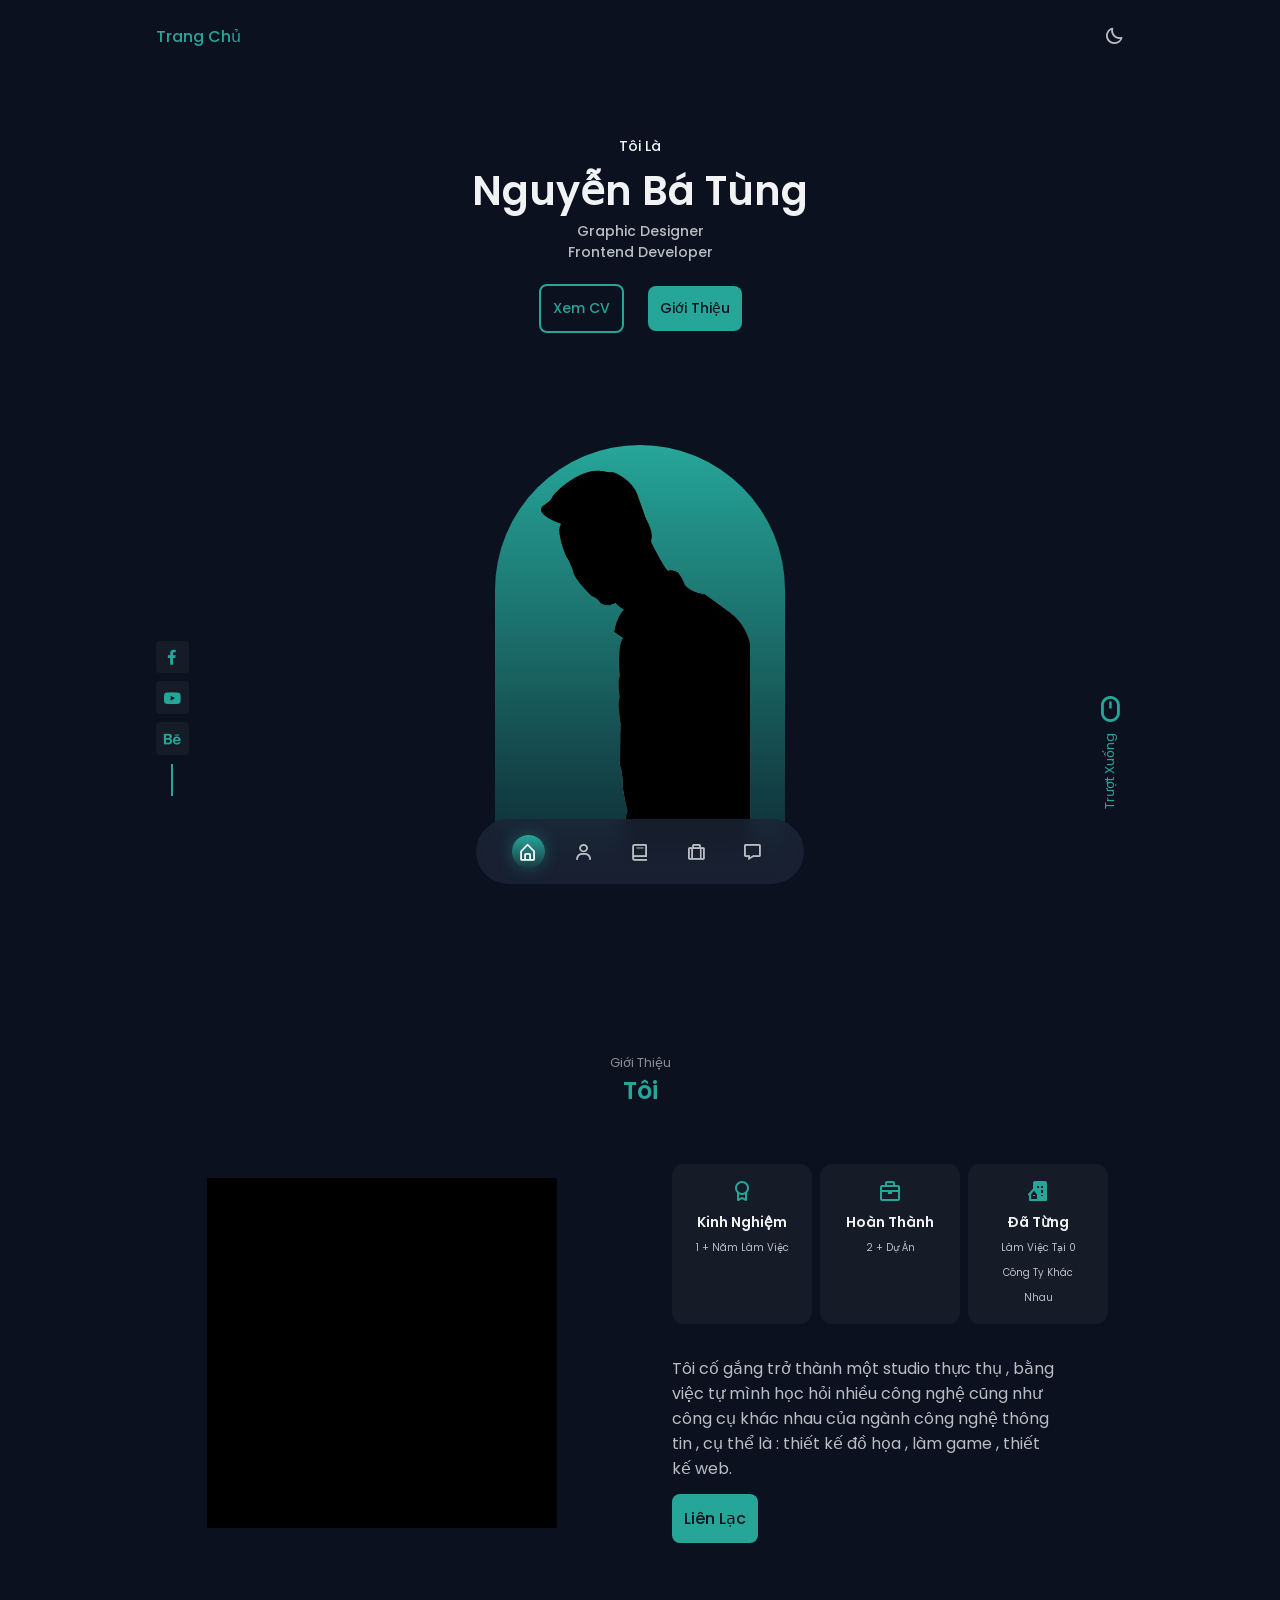
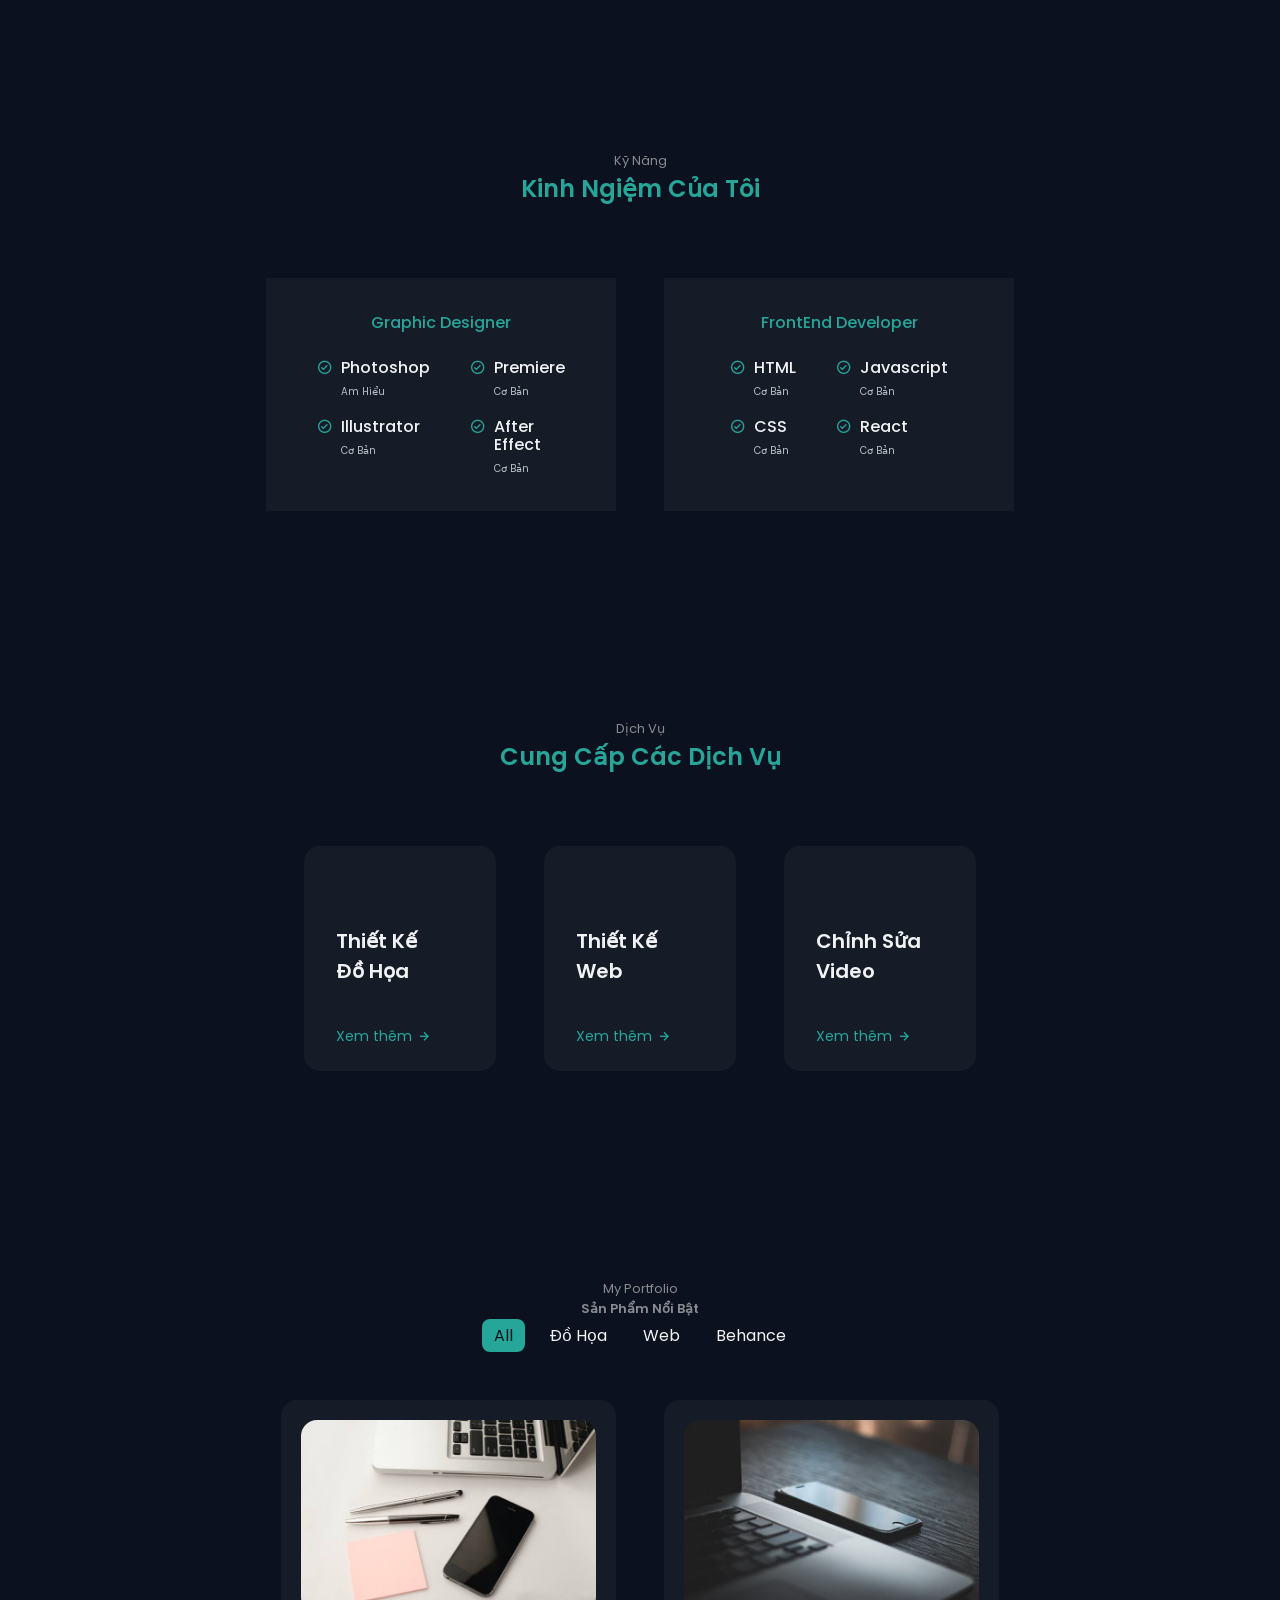
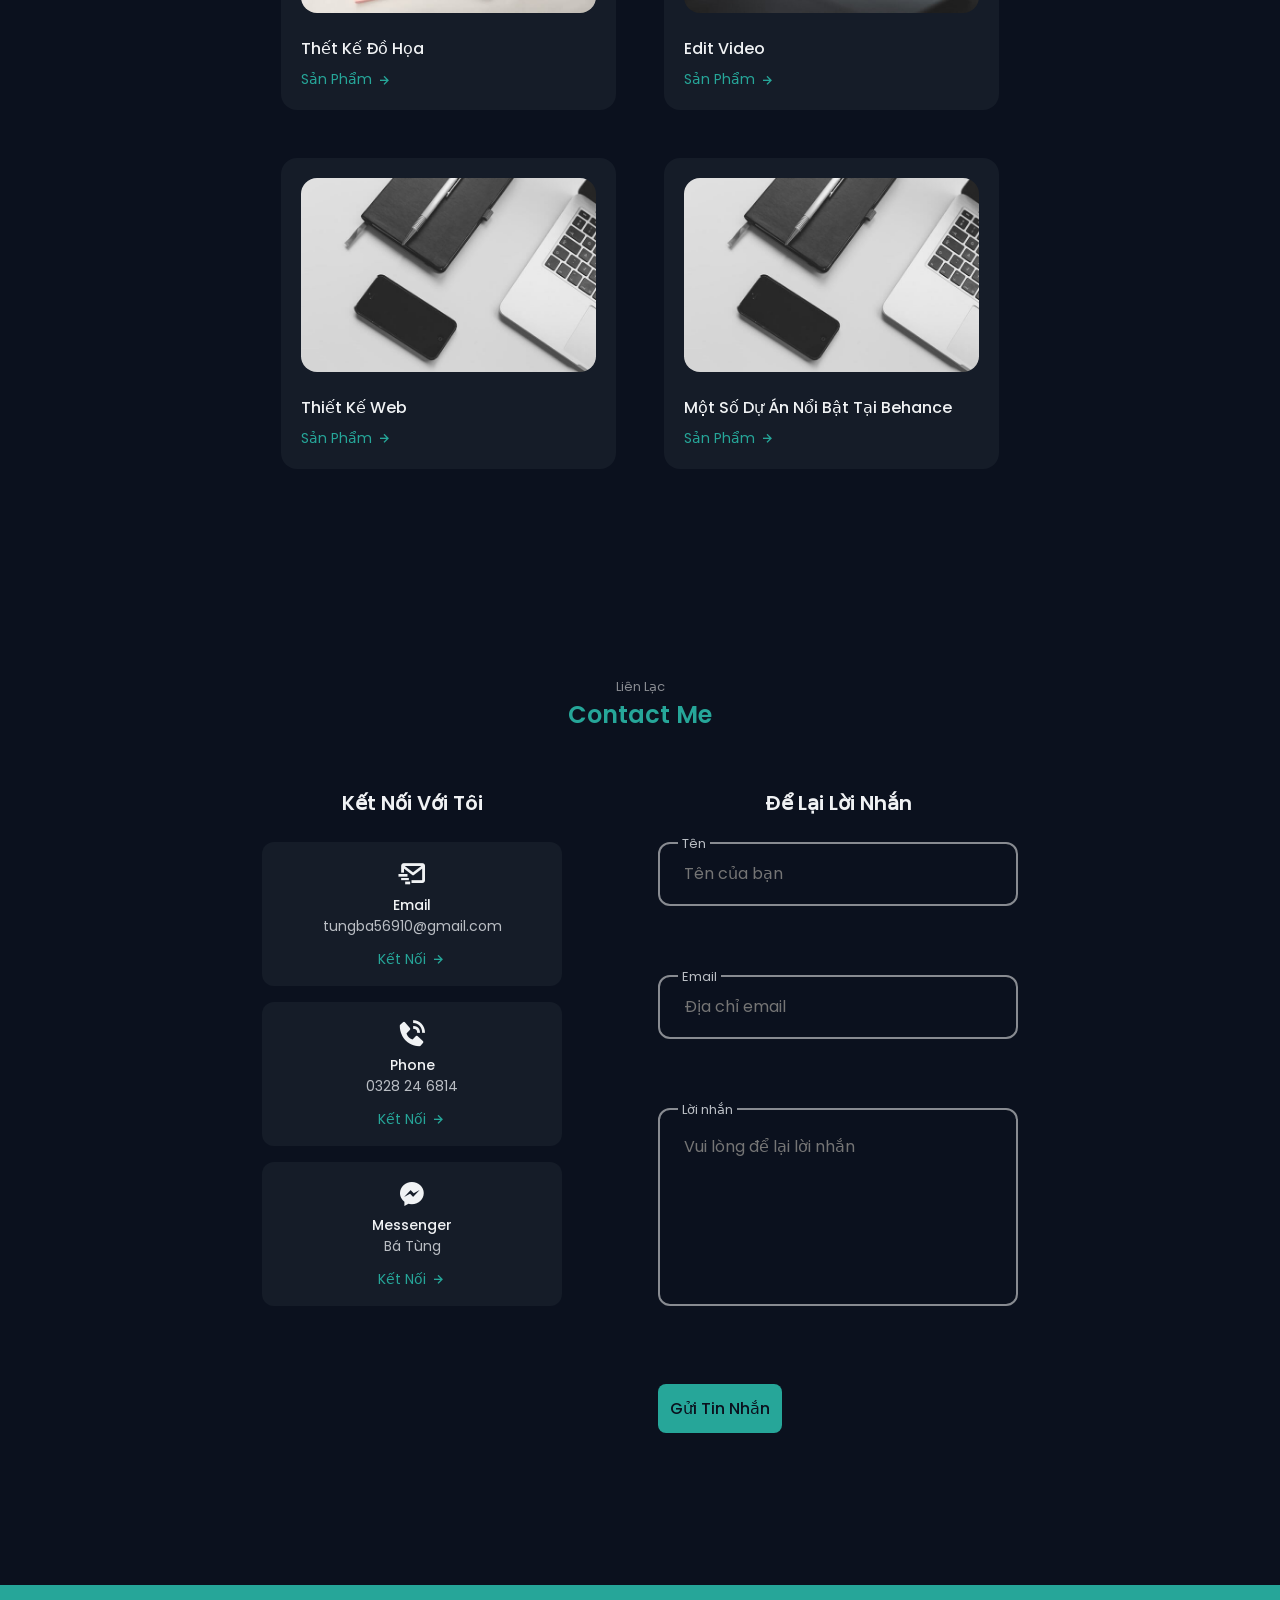
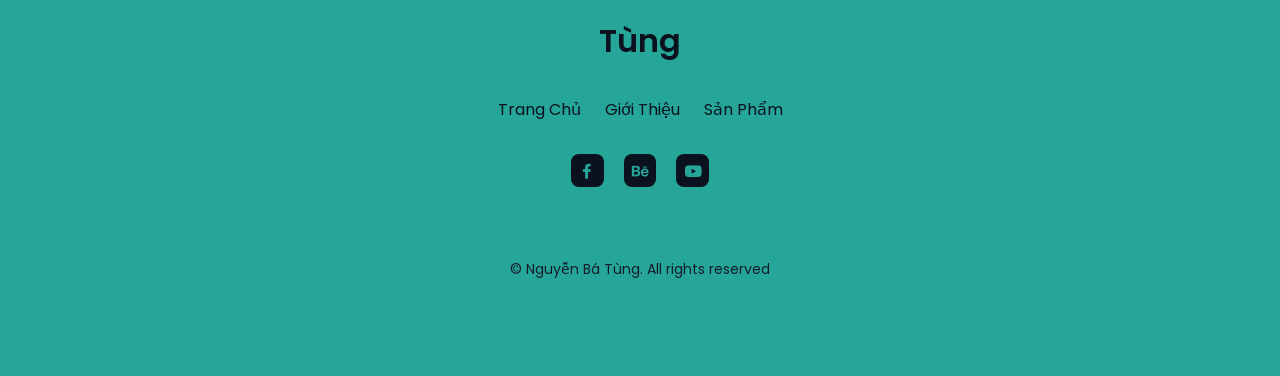
==== commit 8ac6e174: "fix" ====
--- a/index.html
+++ b/index.html
@@ -200,7 +200,7 @@
                 </div>
 
                 <div class="skills__content">
-                    <h3 class="skills__title">FontEnd Developer</h3>
+                    <h3 class="skills__title">FrontEnd Developer</h3>
 
                     <div class="skills__box">
                         <div class="skills__group">
